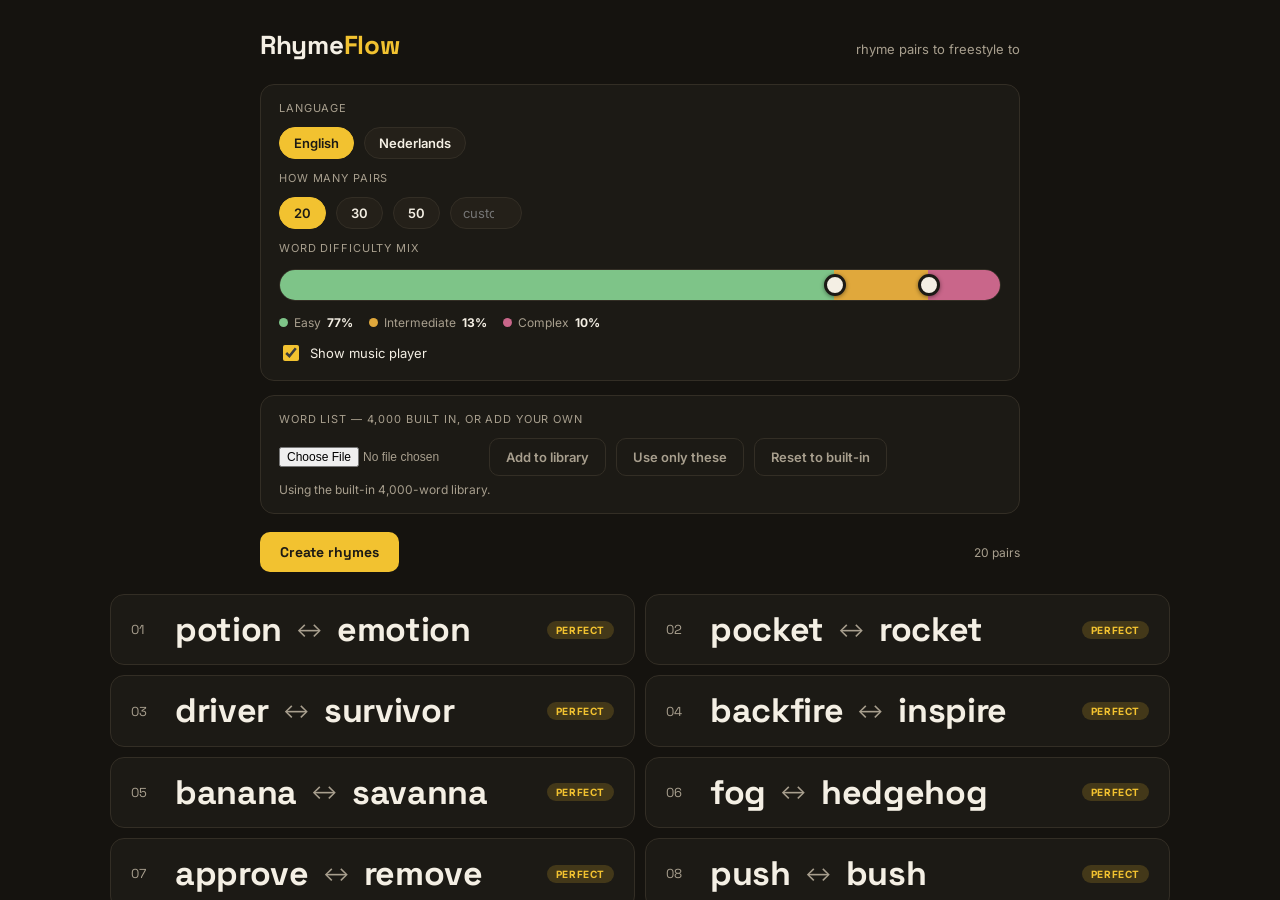
==== index.html @ ca4ed4b1 "new update" ====
<!DOCTYPE html>
<html lang="en">
<head>
<meta charset="UTF-8">
<meta http-equiv="refresh" content="0; url=rg-latest.html">
<link rel="canonical" href="rg-latest.html">
<title>RhymeFlow</title>
</head>
<body>
<p>Redirecting to <a href="rg-latest.html">rg-latest.html</a>&hellip;</p>
</body>
</html>
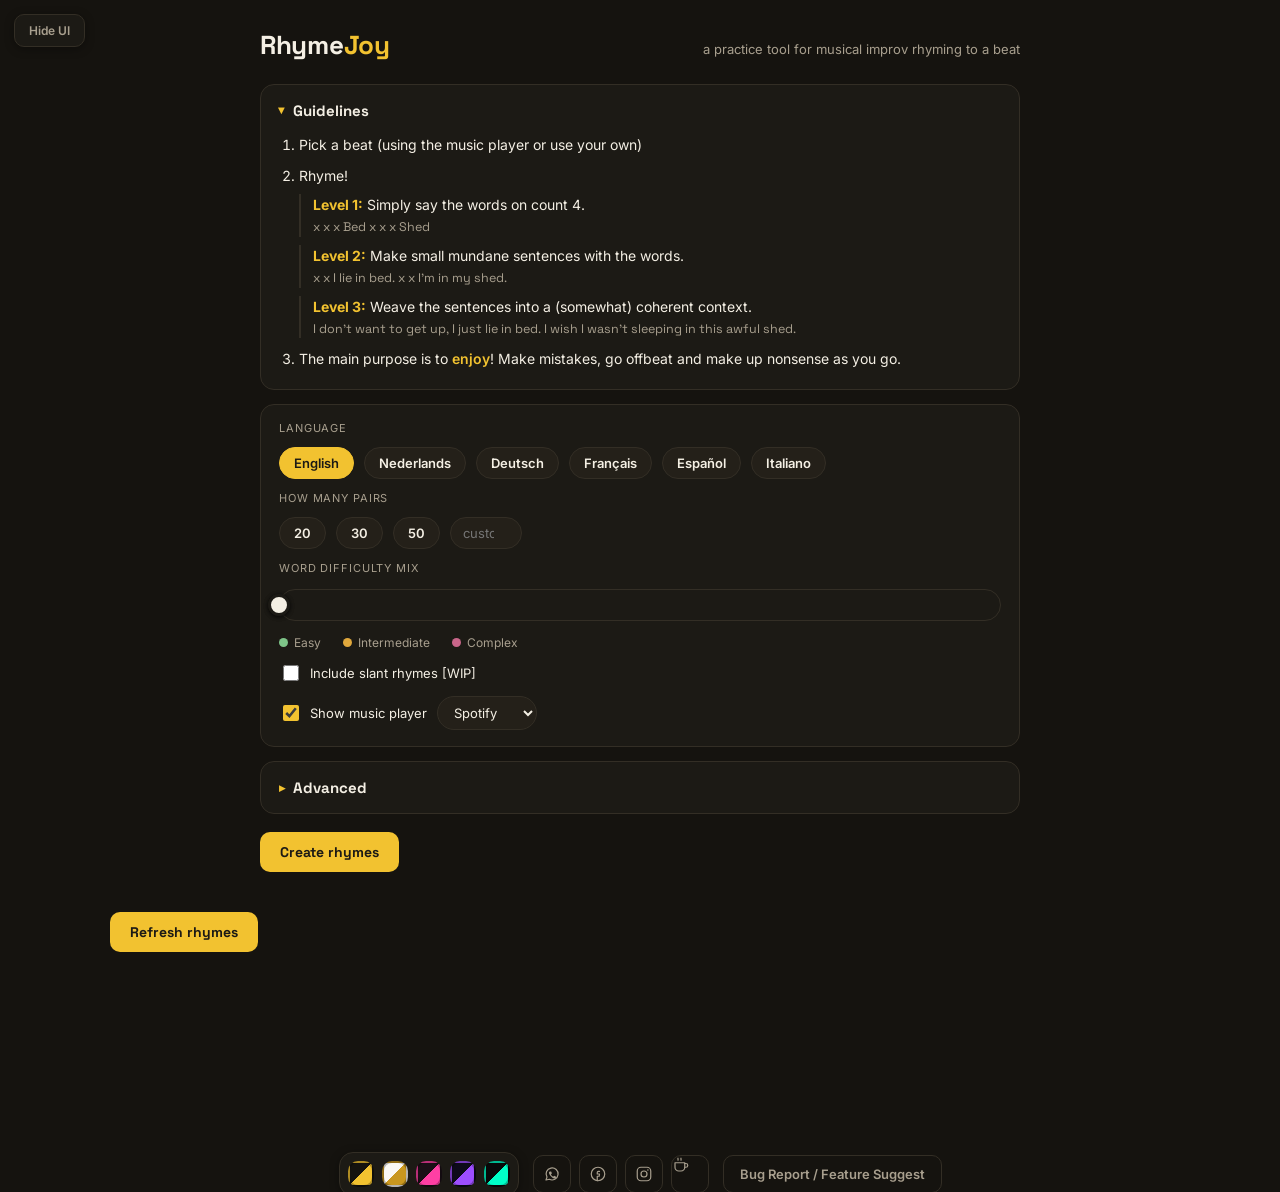
==== commit f3ca4dc4: "Rename app from RhymeFlow to RhymeJoy Co-Authored-By: Claude Sonnet 5 <noreply@anthropic.com>" ====
--- a/index.html
+++ b/index.html
@@ -4,7 +4,7 @@
 <meta charset="UTF-8">
 <meta http-equiv="refresh" content="0; url=rg-latest.html">
 <link rel="canonical" href="rg-latest.html">
-<title>RhymeFlow</title>
+<title>RhymeJoy</title>
 </head>
 <body>
 <p>Redirecting to <a href="rg-latest.html">rg-latest.html</a>&hellip;</p>
